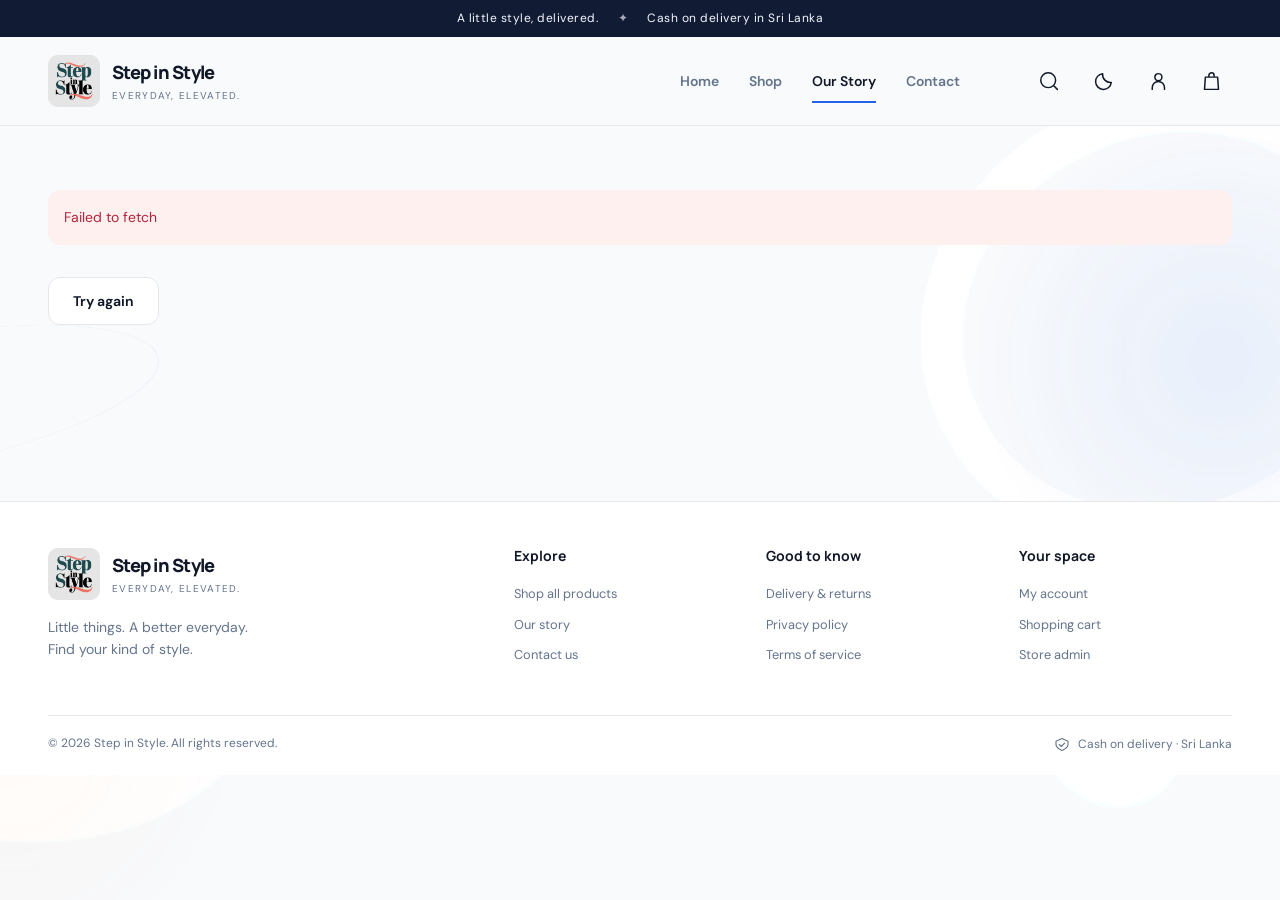
==== about.html @ 94d3a1fa "Add files via upload" ====
<!doctype html>
<html lang="en"><head><meta charset="UTF-8"><meta name="viewport" content="width=device-width,initial-scale=1,viewport-fit=cover"><meta name="theme-color" content="#2563EB"><meta name="description" content="Step in Style. Discover everyday finds for your home and lifestyle. Cash on delivery in Sri Lanka. Guest checkout welcome."><title>Our story — Step in Style</title><link rel="icon" href="assets/logo.png"><script>try{document.documentElement.dataset.theme=localStorage.getItem('sis-theme')||(matchMedia('(prefers-color-scheme:dark)').matches?'dark':'light')}catch{document.documentElement.dataset.theme='light'}</script><link rel="stylesheet" href="styles.css"><script defer src="config.js"></script><script defer src="data.js"></script><script defer src="app.js"></script><script defer src="webmcp.js"></script><script defer src="scene.js"></script></head><body data-page="about"><a class="skip" href="#main">Skip to content</a><div class="scene-bg" aria-hidden="true"><div class="ambient one"></div><div class="ambient two"></div><div class="wire-ring"></div><div class="wire-ring"></div></div><div id="site-header"></div><main id="main"></main><div id="site-footer"></div><div class="toast-region" id="toasts" role="status" aria-live="polite"></div><noscript><p>Please enable JavaScript to browse the store and place an order.</p></noscript></body></html>
---- styles.css ----
@import url('https://fonts.googleapis.com/css2?family=DM+Sans:wght@400;450;500;550;600;650;700&family=Manrope:wght@400;500;600;650;700;750;800&display=swap');
:root{color-scheme:light;--bg:#F8FAFC;--card:#fff;--text:#111827;--muted:#64748B;--blue:#2563EB;--blue-soft:#EAF0FF;--orange:#F97316;--green:#16A34A;--red:#DC2626;--border:#E5E7EB;--nav:rgba(248,250,252,.91);--shadow:0 18px 50px -28px #102a5940;--hero:#eaf0fc;--input:#fff;--radius:24px;--glow:rgba(37,99,235,.11)}
[data-theme=dark]{color-scheme:dark;--bg:#0B1120;--card:#131D30;--text:#F8FAFC;--muted:#A3B2C9;--blue:#75A2FF;--blue-soft:#1b2b4b;--orange:#F97316;--green:#4ade80;--red:#fb7185;--border:#2b374c;--nav:rgba(11,17,32,.93);--shadow:0 22px 60px -28px #000b;--hero:#17284c;--input:#0f192b;--glow:rgba(61,115,250,.13)}
*{box-sizing:border-box}html{scroll-behavior:smooth;scroll-padding-top:110px}body{margin:0;background:var(--bg);color:var(--text);font:16px/1.6 'DM Sans',Arial,sans-serif;transition:background .3s,color .3s;overflow-x:hidden}button,input,select,textarea{font:inherit}button,a,input,select,textarea{-webkit-tap-highlight-color:transparent}a{color:inherit;text-decoration:none}button{cursor:pointer}button:disabled{opacity:.5;cursor:not-allowed}img{display:block;max-width:100%}svg{width:21px;height:21px;flex-shrink:0;fill:none;stroke:currentColor;stroke-width:1.7;stroke-linecap:round;stroke-linejoin:round}h1,h2,h3,h4{font-family:Manrope,Arial,sans-serif;margin:0;line-height:1.15;letter-spacing:-.04em}h1{font-size:clamp(2.3rem,5vw,4rem);font-weight:800}h2{font-size:clamp(1.8rem,3vw,2.65rem);font-weight:750}h3{font-size:1.2rem;letter-spacing:-.025em}p{margin:0 0 1rem}small,.small{font-size:.875rem}.muted{color:var(--muted)}.container{width:min(1280px,calc(100% - 96px));margin-inline:auto}.section{padding-block:64px}.section-sm{padding-block:32px}.eyebrow{text-transform:uppercase;font-size:.75rem;font-weight:750;letter-spacing:.17em;color:var(--blue);display:flex;gap:10px;align-items:center;margin-bottom:18px}.eyebrow:before{content:'';width:24px;height:2px;background:currentColor}.row{display:flex;align-items:center;gap:12px}.between{justify-content:space-between}.wrap{flex-wrap:wrap}.stack{display:grid;gap:18px}.grid-2{display:grid;grid-template-columns:1fr 1fr;gap:24px}.grid-3{display:grid;grid-template-columns:repeat(3,1fr);gap:24px}.spacer{flex:1}.hidden{display:none!important}.sr-only{position:absolute;width:1px;height:1px;overflow:hidden;clip:rect(0,0,0,0)}:focus-visible{outline:3px solid var(--blue);outline-offset:4px}.skip{position:fixed;top:-100px;left:20px;z-index:200;background:var(--card);padding:10px}.skip:focus{top:10px}.announcement{background:#111c34;color:#f4f7ff;font-size:.75rem;letter-spacing:.04em;text-align:center;padding:9px 12px}.announcement span{opacity:.65;margin:0 16px}.demo-bar{font-size:.75rem;background:var(--blue-soft);color:var(--blue);text-align:center;padding:5px 12px}.demo-bar a{font-weight:700;text-decoration:underline;margin-left:8px}.site-header{position:sticky;top:0;z-index:40;border-bottom:1px solid var(--border);background:var(--nav);backdrop-filter:blur(20px)}.header-inner{height:88px;display:flex;align-items:center;gap:40px}.brand{display:flex;gap:12px;align-items:center;flex-shrink:0}.brand img{width:52px;height:52px;object-fit:contain;border-radius:10px;background:#e8e8e8}.brand-name{font-family:Manrope,Arial,sans-serif;font-weight:800;font-size:1.14rem;letter-spacing:-.04em}.brand-sub{font-size:.6rem;letter-spacing:.2em;display:block;color:var(--muted);margin-top:1px}.nav-links{display:flex;gap:30px;font-size:.875rem;font-weight:600;margin-left:auto}.nav-links a{padding:30px 0;position:relative;color:var(--muted)}.nav-links a.active,.nav-links a:hover{color:var(--text)}.nav-links a.active:after{content:'';position:absolute;height:2px;bottom:19px;left:0;right:0;background:var(--blue)}.header-actions{display:flex;gap:12px;align-items:center;margin-left:28px}.icon-btn{border:1px solid transparent;background:none;color:var(--text);width:42px;height:42px;border-radius:50%;display:inline-flex;align-items:center;justify-content:center;position:relative;transition:background .2s,transform .2s}.icon-btn:hover{background:var(--blue-soft);transform:translateY(-2px)}.icon-btn.bordered{border-color:var(--border);background:var(--card)}.cart-count{position:absolute;top:-1px;right:-2px;background:var(--orange);color:#17110b;width:17px;height:17px;border-radius:50%;font-size:10px;font-weight:800;display:grid;place-items:center}.mobile-toggle{display:none}.search-drawer{padding:20px 0;border-top:1px solid var(--border)}.search-drawer form{display:flex;gap:12px;max-width:700px;margin:auto}.btn{display:inline-flex;justify-content:center;align-items:center;gap:10px;min-height:48px;padding:12px 24px;border:1px solid transparent;border-radius:12px;background:var(--blue);color:white;font-weight:650;font-size:.875rem;transition:transform .25s,box-shadow .25s,background .25s}.btn:hover{transform:translateY(-3px);box-shadow:0 10px 22px -12px var(--blue)}.btn.orange{background:var(--orange);color:#201105;box-shadow:0 6px 0 #c9500b26}.btn.ghost{background:var(--card);border-color:var(--border);color:var(--text)}.btn.dark{background:#111c34;color:white}.btn.danger{background:var(--red);color:white}.btn.small{padding:8px 15px;min-height:38px}.btn.full{width:100%}.text-link{display:inline-flex;gap:10px;align-items:center;font-size:.875rem;font-weight:650;border-bottom:1px solid currentColor;padding-bottom:4px}.text-link svg{width:16px}.scene-bg{position:fixed;inset:0;z-index:-1;pointer-events:none;overflow:hidden;perspective:1000px}.ambient{position:absolute;border-radius:50%;width:520px;height:520px;background:radial-gradient(circle,var(--glow),transparent 65%);filter:blur(40px);animation:drift 18s ease-in-out infinite alternate}.ambient.one{right:-200px;top:100px}.ambient.two{left:-250px;bottom:-100px;animation-delay:-7s;background:radial-gradient(circle,#f973160d,transparent 65%)}.wire-ring{position:absolute;width:420px;height:420px;border:1px solid #7398e51c;border-radius:50%;right:-300px;top:50%;transform:rotateX(65deg) rotateZ(25deg);animation:orbit 35s linear infinite}.wire-ring:nth-child(4){left:-280px;top:20%;animation-direction:reverse}.hero{display:grid;grid-template-columns:1.02fr 1fr;gap:40px;align-items:center;padding:58px 0 44px;min-height:570px}.hero h1{font-size:clamp(3rem,5.55vw,5rem);line-height:1.06;letter-spacing:-.062em;margin-bottom:24px}.hero h1 em{font-style:normal;color:var(--blue);display:inline-block;position:relative}.hero h1 em:after{content:'';height:7px;border-radius:50%;background:#f9731640;position:absolute;bottom:-7px;left:0;width:100%;transform:rotate(-2deg)}.hero-copy>p{max-width:365px;color:var(--muted);font-size:1rem;line-height:1.8;margin-bottom:28px}.hero-buttons{display:flex;gap:12px;align-items:center}.hero-note{margin-top:27px;display:flex;align-items:center;gap:9px;font-size:.75rem;color:var(--muted)}.hero-note svg{color:var(--blue);width:17px}.hero-stage{position:relative;min-width:0;perspective:1000px;padding:30px 0}.hero-art{width:100%;aspect-ratio:1.07;border-radius:42% 42% 32% 38%;object-fit:cover;background:var(--hero);box-shadow:28px 38px 65px -40px #1d4ed87a;animation:float 8s ease-in-out infinite;transform:rotate(-3deg)}.stage-orbit{position:absolute;inset:13% -5%;border:1px solid #83a6e943;border-radius:50%;transform:rotate(-28deg);pointer-events:none}.stage-orbit:after{content:'';position:absolute;width:16px;height:16px;border-radius:50%;background:linear-gradient(130deg,#ffb472,#e95100);top:20%;right:13%;box-shadow:0 4px 10px #f973163b}.float-label{position:absolute;bottom:14%;left:-24px;display:flex;gap:12px;align-items:center;padding:15px 20px;border:1px solid #ffffff60;border-radius:17px;background:var(--nav);backdrop-filter:blur(20px);box-shadow:var(--shadow);animation:float 6s ease-in-out infinite reverse}.float-label .round-icon{width:40px;height:40px;background:var(--blue-soft);color:var(--blue)}.float-label strong{display:block;font-size:.875rem}.float-label small{font-size:.7rem;color:var(--muted)}.stage-sticker{position:absolute;right:-4%;top:14%;width:92px;height:92px;border-radius:50%;background:var(--orange);color:#271506;display:flex;align-items:center;justify-content:center;flex-direction:column;font-size:.7rem;line-height:1.5;font-weight:700;transform:rotate(12deg);box-shadow:8px 10px 0 #db6c2220}.stage-sticker svg{width:24px;height:24px;margin-bottom:4px}.trust-row{display:grid;grid-template-columns:repeat(3,1fr);border-block:1px solid var(--border);padding:24px 0}.trust-item{display:flex;gap:15px;align-items:center;justify-content:center;padding:4px 20px}.trust-item+.trust-item{border-left:1px solid var(--border)}.trust-item svg{width:27px;height:27px;color:var(--blue)}.trust-item strong{display:block;font-size:.875rem;font-weight:650}.trust-item small{font-size:.75rem;color:var(--muted)}.section-heading{display:flex;justify-content:space-between;align-items:end;gap:20px;margin-bottom:30px}.section-heading p{color:var(--muted);font-size:.875rem;margin:10px 0 0}.category-row{display:grid;grid-template-columns:repeat(4,1fr);gap:16px}.category-card{display:flex;align-items:center;gap:15px;padding:22px;border:1px solid var(--border);background:var(--card);border-radius:18px;transition:transform .3s,box-shadow .3s}.category-card:hover{transform:perspective(600px) rotateX(5deg) translateY(-5px);box-shadow:var(--shadow);border-color:#8fabeb}.category-card .round-icon{background:var(--blue-soft);color:var(--blue)}.category-card:nth-child(2) .round-icon{background:#fff0e1;color:#cf5f13}.category-card:nth-child(3) .round-icon{background:#f3edff;color:#8154ba}.category-card:nth-child(4) .round-icon{background:#e6f4ee;color:#288766}.category-card strong{font-size:.875rem}.round-icon{height:48px;width:48px;border-radius:14px;display:flex;align-items:center;justify-content:center;flex-shrink:0}.product-grid{display:grid;grid-template-columns:repeat(3,1fr);gap:26px}.product-grid.two{grid-template-columns:repeat(2,1fr)}.product-card{background:var(--card);border:1px solid var(--border);border-radius:22px;overflow:hidden;box-shadow:0 3px 0 #10254a03;transition:transform .35s,box-shadow .35s;transform-style:preserve-3d}.product-card:hover{transform:perspective(1000px) rotateX(2deg) translateY(-7px);box-shadow:var(--shadow)}.product-image{position:relative;display:block;overflow:hidden;background:#eef1f6;aspect-ratio:1.25}.product-image img{width:100%;height:100%;object-fit:cover;transition:transform .6s}.product-card:hover .product-image img{transform:scale(1.055)}.product-badge{position:absolute;top:17px;left:17px;font-size:.7rem;background:#fffffff0;color:#111827;padding:5px 10px;border-radius:6px;letter-spacing:.04em;font-weight:600}.product-badge.sale{color:#b32626}.product-arrow{position:absolute;right:18px;bottom:18px;background:white;color:#172b4a;width:40px;height:40px;display:grid;place-items:center;border-radius:50%;box-shadow:0 5px 16px #00133014}.product-info{padding:22px}.product-category{text-transform:uppercase;letter-spacing:.14em;font-size:.65rem;color:var(--muted);margin-bottom:7px}.product-info h3{font-size:1.05rem;font-weight:650;margin-bottom:12px}.price{font-weight:750;font-family:Manrope,Arial,sans-serif;letter-spacing:-.025em}.old-price{font-size:.8rem;color:var(--muted);font-weight:400;margin-left:8px;text-decoration:line-through}.product-bottom{display:flex;justify-content:space-between;gap:12px;align-items:center}.product-bottom .icon-btn{background:var(--blue-soft);color:var(--blue)}.stock-text{font-size:.75rem;color:var(--green)}.feature-banner{border-radius:26px;padding:50px 54px;background:#142955;color:#fff;position:relative;overflow:hidden;display:flex;align-items:center;justify-content:space-between;gap:36px;box-shadow:0 18px 0 -11px #2563eb20}.feature-banner:before,.feature-banner:after{content:'';position:absolute;width:420px;height:420px;border-radius:50%;border:50px solid #6294ff0d;right:50px;top:-250px;pointer-events:none;animation:orbit 24s linear infinite}.feature-banner:after{right:-150px;top:-200px;border-width:1px;width:450px;height:450px}.feature-banner .eyebrow{color:#9cbeff}.feature-banner h2{font-size:2rem;max-width:550px}.feature-banner p{color:#b9c8e5;margin:14px 0 0;font-size:.875rem}.feature-banner .btn{position:relative;z-index:1;flex-shrink:0}.footer{border-top:1px solid var(--border);margin-top:64px;padding:46px 0 20px;background:var(--card)}.footer-top{display:grid;grid-template-columns:2fr 1fr 1fr 1fr;gap:40px;padding-bottom:38px}.footer .brand{margin-bottom:16px}.footer p{font-size:.875rem;max-width:275px;color:var(--muted)}.footer h4{font-size:.875rem;letter-spacing:0;margin-bottom:20px}.footer a:not(.brand){display:block;font-size:.8rem;color:var(--muted);margin:10px 0}.footer a:hover{color:var(--blue)}.footer-bottom{border-top:1px solid var(--border);padding-top:18px;display:flex;justify-content:space-between;gap:20px;color:var(--muted);font-size:.75rem}.footer-bottom .row{gap:8px}.footer-bottom svg{width:16px}.page-top{padding:48px 0 32px;position:relative}.breadcrumb{display:flex;gap:10px;align-items:center;color:var(--muted);font-size:.8rem;margin-bottom:24px}.breadcrumb svg{width:12px;height:12px}.page-top p{color:var(--muted);margin-top:14px}.page-top h1{font-size:clamp(2.4rem,4vw,3.5rem)}.pill{font-size:.75rem;padding:5px 12px;border-radius:30px;background:var(--blue-soft);color:var(--blue);display:inline-flex;align-items:center;gap:6px}.toolbar{display:flex;gap:14px;align-items:center;margin-bottom:28px;flex-wrap:wrap}.toolbar input{max-width:320px}.toolbar select{width:auto}.filter-chips{display:flex;gap:8px;flex-wrap:wrap;margin-bottom:24px}.chip{border:1px solid var(--border);border-radius:99px;padding:9px 17px;background:var(--card);color:var(--muted);font-size:.8rem}.chip.active,.chip:hover{background:var(--blue);color:#fff;border-color:var(--blue)}input,select,textarea{width:100%;padding:12px 14px;min-height:48px;color:var(--text);background:var(--input);border:1px solid var(--border);border-radius:10px;outline:none}input:focus,select:focus,textarea:focus{border-color:var(--blue);box-shadow:0 0 0 3px var(--glow)}textarea{resize:vertical;min-height:110px}label{display:grid;gap:7px;font-size:.8rem;font-weight:600;letter-spacing:.01em}label small{font-size:.75rem;font-weight:400;color:var(--muted)}label.required>span:after{content:' *';color:var(--orange)}input[type=checkbox]{width:18px;min-height:18px;accent-color:var(--blue)}.check{display:flex;align-items:flex-start;gap:10px;font-weight:400}.check input{flex-shrink:0;margin-top:4px}input[type=file]{padding:10px;font-size:.8rem}input[type=file]::file-selector-button{border:0;border-radius:6px;padding:6px 12px;margin-right:10px;color:var(--blue);background:var(--blue-soft);font:inherit}.panel{border:1px solid var(--border);border-radius:22px;background:var(--card);padding:28px;box-shadow:var(--shadow)}.panel h3{margin-bottom:20px}.panel p:last-child{margin-bottom:0}.notice{padding:13px 16px;border:1px solid #7b9be540;background:var(--blue-soft);color:var(--blue);border-radius:12px;font-size:.8rem;line-height:1.7}.notice.warn{background:#fff3e5;color:#8b4e13;border-color:#f1d7b6}[data-theme=dark] .notice.warn{background:#322616;color:#f7c888;border-color:#59452a}.error-box{background:#fff0f0;color:#b4233a;padding:16px;border-radius:12px;font-size:.875rem}.empty{text-align:center;padding:70px 24px;border:1px dashed var(--border);border-radius:24px;background:var(--card)}.empty .round-icon{margin:0 auto 24px;background:var(--blue-soft);color:var(--blue);width:70px;height:70px}.empty h3{font-size:1.5rem;margin-bottom:10px}.empty p{color:var(--muted);max-width:380px;margin:0 auto 24px;font-size:.875rem}.loading{padding:100px 0;text-align:center;color:var(--muted)}.spinner{width:26px;height:26px;border:2px solid var(--border);border-top-color:var(--blue);border-radius:50%;animation:spin 1s linear infinite;margin:0 auto 16px}.detail-layout{display:grid;grid-template-columns:1.08fr 1fr;gap:64px;padding:0 0 60px}.detail-main-image{width:100%;aspect-ratio:1;border:1px solid var(--border);background:#edf0f6;border-radius:26px;overflow:hidden;box-shadow:var(--shadow)}.detail-main-image img,.detail-main-image video{width:100%;height:100%;object-fit:contain}.thumb-row{display:flex;gap:12px;margin-top:16px;overflow:auto}.thumb{padding:0;width:76px;height:76px;background:var(--card);border:2px solid var(--border);border-radius:12px;overflow:hidden;flex-shrink:0;color:var(--text);display:grid;place-items:center}.thumb img{width:100%;height:100%;object-fit:cover}.thumb.active{border-color:var(--blue)}.detail-copy{padding-top:12px}.detail-copy h1{font-size:2.6rem;line-height:1.2;margin:14px 0 18px}.detail-copy .price{font-size:2rem}.detail-copy>p{color:var(--muted);margin-top:22px}.detail-rule{height:1px;background:var(--border);margin:25px 0}.quantity{display:inline-flex;align-items:center;border:1px solid var(--border);border-radius:10px;background:var(--card);height:48px;overflow:hidden}.quantity button{background:none;border:0;color:var(--text);width:40px;height:46px;font-size:1.2rem}.quantity output{min-width:35px;text-align:center;font-size:.9rem}.detail-benefits{display:grid;gap:12px;margin-top:28px;font-size:.8rem;color:var(--muted)}.detail-benefits svg{width:18px;color:var(--blue)}.tabs{display:flex;gap:28px;border-bottom:1px solid var(--border);margin-bottom:30px;overflow:auto}.tab{padding:16px 0;border:0;border-bottom:2px solid transparent;background:none;white-space:nowrap;color:var(--muted);font-weight:650;font-size:.9rem}.tab.active{border-color:var(--blue);color:var(--text)}.rich-content{max-width:850px;color:var(--muted)}.rich-content h2,.rich-content h3{color:var(--text);margin:24px 0 14px}.rich-content p{white-space:pre-line}.rich-content img,.rich-content video{max-width:100%;max-height:600px;border-radius:18px;margin:24px 0}.reviews-layout{display:grid;grid-template-columns:1.3fr 1fr;gap:40px;align-items:start}.review-card{border-bottom:1px solid var(--border);padding:22px 0}.review-card strong{font-size:.875rem}.review-card p{font-size:.875rem;margin:14px 0;white-space:pre-line}.stars{color:#e98922;letter-spacing:3px;font-size:1rem}.review-media{display:flex;gap:10px;flex-wrap:wrap}.review-media img,.review-media video{width:100px;height:100px;object-fit:cover;border-radius:10px}.review-media video{width:180px}.checkout-grid{display:grid;grid-template-columns:1.5fr 1fr;gap:36px;align-items:start}.order-summary{position:sticky;top:110px}.summary-line{display:flex;justify-content:space-between;align-items:center;gap:14px;font-size:.875rem;margin:13px 0}.summary-total{border-top:1px solid var(--border);padding-top:20px;margin-top:20px;font-size:1.2rem;font-weight:750}.summary-item{display:flex;gap:14px;align-items:center;padding:15px 0;border-bottom:1px solid var(--border)}.summary-item img{width:58px;height:58px;object-fit:cover;border-radius:10px}.summary-item strong{font-size:.85rem}.summary-item small{display:block;color:var(--muted);font-size:.75rem}.cart-row{display:grid;grid-template-columns:95px 1fr auto;align-items:center;gap:22px;padding:25px 0;border-bottom:1px solid var(--border)}.cart-row img{width:95px;height:95px;object-fit:cover;border-radius:15px}.cart-row h3{font-size:1rem;margin-bottom:6px}.cart-row .quantity{height:38px;margin-top:12px}.cart-row .quantity button{height:36px;width:32px}.cart-row .quantity output{min-width:25px}.cart-row .price{text-align:right}.cart-row .remove{border:0;background:none;color:var(--muted);font-size:.75rem;display:block;margin:10px 0 0 auto;text-decoration:underline}.checkout-grid .panel{padding:30px}.form-section-title{margin:12px 0 20px;display:flex;gap:12px;align-items:center}.number-dot{width:27px;height:27px;display:grid;place-items:center;background:var(--blue-soft);color:var(--blue);font-size:.75rem;border-radius:50%;font-weight:700}.success-page{max-width:720px;margin:50px auto;text-align:center}.success-orb{width:94px;height:94px;background:linear-gradient(135deg,#67df9e,#159c57);box-shadow:0 15px 30px #16a34a24,inset 0 3px 4px #fff7;border-radius:50%;display:grid;place-items:center;color:white;margin:0 auto 28px;animation:float 5s ease-in-out infinite}.success-orb svg{width:42px;height:42px}.success-page h1{font-size:2.5rem;margin-bottom:18px}.success-page .panel{text-align:left;margin:28px 0}.account-layout{display:grid;grid-template-columns:1fr 1fr;gap:70px;align-items:center;max-width:1040px;margin:50px auto}.account-intro h1{font-size:3.5rem;margin-bottom:20px}.account-intro p{color:var(--muted)}.account-art{width:100%;aspect-ratio:1.3;object-fit:cover;border-radius:25px;margin-top:28px;animation:float 9s ease-in-out infinite}.account-tabs{display:flex;gap:8px;margin-bottom:24px}.account-tabs .btn{flex:1}.contact-grid{display:grid;grid-template-columns:.85fr 1.3fr;gap:40px}.contact-card{padding:25px;border:1px solid var(--border);border-radius:18px;background:var(--card);margin-bottom:15px}.contact-card svg{color:var(--blue);margin-bottom:12px}.contact-card h3{margin-bottom:10px}.contact-card p{font-size:.875rem;color:var(--muted)}.faq details{border-bottom:1px solid var(--border);padding:20px 0}.faq summary{font-weight:600;cursor:pointer;font-size:.95rem}.faq details p{color:var(--muted);font-size:.9rem;margin-top:16px}.about-layout{display:grid;grid-template-columns:1fr 1fr;gap:60px;align-items:center}.about-layout img{width:100%;border-radius:32px;animation:float 10s ease-in-out infinite}.about-layout h1{margin-bottom:24px}.about-layout p{color:var(--muted)}.policy{max-width:800px;margin:0 auto}.policy h2{font-size:1.4rem;margin:35px 0 18px}.policy p,.policy li{color:var(--muted)}.toast-region{position:fixed;bottom:26px;right:26px;z-index:100;display:grid;gap:10px;max-width:min(380px,calc(100% - 32px))}.toast{padding:15px 19px;background:var(--text);color:var(--bg);border:1px solid var(--border);border-radius:13px;box-shadow:var(--shadow);font-size:.85rem;animation:toast-in .3s}.toast.error{background:#ad243d;color:white}.fade-in{animation:reveal .7s both}.mobile-buy{display:none}.admin-shell{display:grid;grid-template-columns:230px 1fr;min-height:75vh;gap:32px;margin-top:32px}.admin-side{position:sticky;top:110px;height:fit-content;background:var(--card);border:1px solid var(--border);border-radius:22px;padding:22px 12px;box-shadow:var(--shadow)}.admin-side-label{font-size:.65rem;letter-spacing:.14em;text-transform:uppercase;color:var(--muted);padding:8px 14px 16px}.admin-nav{display:flex;flex-direction:column;gap:5px}.admin-nav button{display:flex;align-items:center;gap:12px;text-align:left;border:0;background:none;color:var(--muted);padding:13px 15px;border-radius:10px;font-size:.875rem}.admin-nav button.active{background:var(--blue-soft);color:var(--blue);font-weight:650}.admin-nav button:hover{background:var(--blue-soft)}.admin-content{min-width:0;padding-bottom:40px}.admin-title{display:flex;align-items:center;justify-content:space-between;gap:16px;margin-bottom:25px}.admin-title h1{font-size:2rem}.admin-title p{color:var(--muted);font-size:.85rem;margin:8px 0 0}.stat-grid{display:grid;grid-template-columns:repeat(3,1fr);gap:18px;margin-bottom:26px}.stat-card{position:relative;overflow:hidden;border:1px solid var(--border);background:var(--card);border-radius:18px;padding:23px;box-shadow:var(--shadow)}.stat-card small{font-size:.75rem;color:var(--muted)}.stat-card strong{font:750 1.7rem/1.4 Manrope,Arial,sans-serif;display:block;margin:12px 0 3px;letter-spacing:-.04em}.stat-card svg{color:var(--blue);position:absolute;right:20px;top:21px}.stat-card span{font-size:.7rem;color:var(--muted)}.table-wrap{overflow:auto;border:1px solid var(--border);border-radius:18px;background:var(--card)}table{width:100%;border-collapse:collapse;text-align:left;font-size:.8rem}th{padding:16px 20px;font-size:.7rem;text-transform:uppercase;letter-spacing:.06em;color:var(--muted);background:var(--bg);font-weight:600;white-space:nowrap}td{padding:16px 20px;border-top:1px solid var(--border)}td .row img{width:46px;height:46px;object-fit:cover;border-radius:10px}td strong{font-weight:650}td .icon-btn{width:34px;height:34px}.status{font-size:.7rem;padding:5px 10px;display:inline-flex;border-radius:30px;background:var(--blue-soft);color:var(--blue);white-space:nowrap}.status.Delivered,.status.published,.status.approved{background:#16a34a15;color:var(--green)}.status.Cancelled,.status.Returned,.status.rejected{background:#dc262615;color:var(--red)}.editor-steps{display:grid;grid-template-columns:repeat(4,1fr);gap:10px;margin:20px 0 28px}.editor-step{display:flex;align-items:center;gap:10px;font-size:.8rem;padding:14px 10px;border:1px solid var(--border);background:var(--card);border-radius:12px;color:var(--muted)}.editor-step.active{border-color:var(--blue);background:var(--blue-soft);color:var(--blue)}.editor-step span{width:23px;height:23px;border-radius:50%;background:var(--bg);display:grid;place-items:center;font-size:.7rem;flex-shrink:0}.upload-zone{border:2px dashed var(--border);border-radius:18px;padding:28px;text-align:center;background:var(--bg)}.upload-zone.dragover{border-color:var(--blue);background:var(--blue-soft)}.upload-zone svg{width:32px;height:32px;color:var(--blue);margin-bottom:12px}.upload-zone h3{font-size:1rem;margin:0 0 8px}.upload-zone p{font-size:.8rem;color:var(--muted);margin:0 0 16px}.upload-previews{display:flex;flex-wrap:wrap;gap:12px;margin:18px 0}.upload-tile{width:115px;background:var(--bg);border:1px solid var(--border);border-radius:12px;overflow:hidden}.upload-tile img,.upload-tile video{width:100%;height:95px;object-fit:cover}.upload-tile .row{justify-content:center;gap:0;padding:4px}.upload-tile button{border:0;background:none;color:var(--muted);font-size:.75rem;padding:4px 8px}.upload-tile small{font-size:.65rem;display:block;text-align:center;color:var(--blue)}.editor-bottom{display:flex;justify-content:space-between;gap:12px;align-items:center;margin-top:26px}.block{background:var(--bg);border:1px solid var(--border);border-radius:14px;padding:17px;margin-bottom:15px}.block-head{display:flex;align-items:center;gap:8px;margin-bottom:12px;font-size:.8rem;font-weight:650}.block img,.block video{max-height:240px;border-radius:10px}.profit-preview{border:1px solid #16a34a33;background:#16a34a09;padding:18px;border-radius:13px;display:flex;justify-content:space-between;align-items:center;color:var(--green);margin-top:22px}.profit-preview strong{font-size:1.5rem}.login-wrap{max-width:470px;margin:60px auto}.login-wrap h1{font-size:2rem;margin:20px 0 10px}.admin-order-detail .grid-2{margin:20px 0}.order-lines{font-size:.85rem;line-height:1.9;white-space:pre-wrap;background:var(--bg);padding:20px;border-radius:14px;overflow-wrap:anywhere}.mini-chart{display:flex;gap:7px;align-items:end;height:130px;margin-top:24px;border-bottom:1px solid var(--border)}.mini-chart .bar{flex:1;background:linear-gradient(180deg,#5b8ef0,#2563eb);border-radius:6px 6px 0 0;min-height:2px;position:relative}.chart-labels{display:flex;justify-content:space-between;color:var(--muted);font-size:.65rem;margin-top:8px}.delete-dialog{padding:30px;border:1px solid var(--border);border-radius:20px;background:var(--card);color:var(--text);max-width:420px;width:calc(100% - 40px);box-shadow:var(--shadow)}.delete-dialog::backdrop{background:#08132b88;backdrop-filter:blur(4px)}.delete-dialog p{color:var(--muted);margin:18px 0}.auth-note{font-size:.75rem;text-align:center;color:var(--muted);margin-top:20px}.progress{height:6px;background:var(--border);border-radius:99px;overflow:hidden;margin:14px 0}.progress span{display:block;height:100%;background:var(--blue);transition:width .2s}.logout-row{border-top:1px solid var(--border);padding-top:12px;margin:15px 10px 0}.settings-list{display:grid;gap:22px}.editor-preview{max-width:450px;margin:25px auto}.admin-error{margin-bottom:20px}.link-button{border:0;background:none;color:var(--blue);padding:4px;font-size:.8rem;text-decoration:underline}.review-reply{background:var(--blue-soft);border-radius:10px;padding:15px;margin-top:12px;color:var(--text)}
@keyframes float{0%,100%{transform:translateY(0) rotate(-2deg)}50%{transform:translateY(-12px) rotate(1deg)}}@keyframes drift{to{transform:translate3d(80px,80px,80px)}}@keyframes orbit{to{transform:rotateX(65deg) rotateZ(385deg)}}@keyframes spin{to{transform:rotate(360deg)}}@keyframes reveal{from{opacity:0;transform:translateY(16px)}to{opacity:1;transform:translateY(0)}}@keyframes toast-in{from{opacity:0;transform:translateY(10px)}to{opacity:1;transform:translateY(0)}}
@media(min-width:1600px){.container{width:min(1380px,calc(100% - 140px))}.hero{min-height:650px}.hero h1{font-size:5.5rem}}
@media(max-width:1100px){.container{width:calc(100% - 56px)}.header-inner{gap:20px}.header-actions{gap:5px;margin-left:10px}.nav-links{gap:22px}.hero{gap:20px;min-height:510px}.hero h1{font-size:4rem}.category-card{padding:18px 14px;gap:10px}.category-card .round-icon{width:40px;height:40px}.detail-layout{gap:34px}.admin-shell{grid-template-columns:190px 1fr;gap:22px}.stat-card{padding:18px}.stat-card strong{font-size:1.4rem}.checkout-grid{gap:22px}.editor-step{font-size:.7rem;gap:5px}.brand-sub{display:none}}
@media(max-width:800px){.container{width:calc(100% - 36px)}.header-inner{height:76px}.brand img{width:43px;height:43px}.brand-name{font-size:1rem}.nav-links{display:none}.nav-links.open{display:flex;flex-direction:column;position:absolute;top:76px;left:0;right:0;background:var(--card);padding:18px 24px;gap:0;border-bottom:1px solid var(--border);box-shadow:var(--shadow)}.nav-links a{padding:13px 0}.nav-links a.active:after{display:none}.header-actions{margin-left:auto;gap:2px}.mobile-toggle{display:inline-flex}.header-actions .account-icon{display:none}.hero{grid-template-columns:1fr 1fr;gap:20px;min-height:430px;padding:40px 0}.hero h1{font-size:3rem}.hero-copy>p{font-size:.875rem}.hero-buttons{align-items:flex-start;flex-direction:column}.hero-stage{padding:0}.hero-art{aspect-ratio:.9}.float-label{padding:10px;left:-15px;bottom:4%;gap:8px}.float-label .round-icon{width:32px;height:32px}.float-label small{font-size:.65rem}.float-label strong{font-size:.7rem}.stage-sticker{width:70px;height:70px;font-size:.55rem;right:-2%;top:4%}.stage-sticker svg{width:18px;height:18px}.trust-item{padding:3px 9px;gap:9px}.trust-item svg{width:22px}.trust-item strong{font-size:.75rem}.trust-item small{font-size:.65rem}.section{padding-block:44px}.category-row{grid-template-columns:repeat(2,1fr)}.product-grid{grid-template-columns:repeat(2,1fr);gap:18px}.feature-banner{padding:35px;gap:25px}.feature-banner h2{font-size:1.6rem}.footer-top{grid-template-columns:1.5fr 1fr;gap:25px}.footer-top>div:first-child{grid-row:span 2}.detail-layout{gap:24px}.detail-copy h1{font-size:2rem}.detail-copy .price{font-size:1.65rem}.detail-copy>p{font-size:.875rem}.reviews-layout{gap:25px}.checkout-grid{grid-template-columns:1fr}.order-summary{position:static}.account-layout{gap:30px}.account-intro h1{font-size:2.5rem}.contact-grid{gap:24px}.about-layout{gap:30px}.admin-shell{display:block}.admin-side{position:static;padding:10px;margin-bottom:25px;border-radius:14px}.admin-side-label,.logout-row{display:none}.admin-nav{flex-direction:row;overflow:auto;gap:5px}.admin-nav button{white-space:nowrap;padding:11px}.admin-nav button svg{width:18px}.admin-title h1{font-size:1.7rem}.stat-grid{gap:12px}.stat-card svg{display:none}.stat-card strong{font-size:1.4rem}.grid-3{gap:15px}.editor-step{font-size:.8rem}.page-top{padding-top:32px}.admin-content .grid-2{gap:18px}}
@media(max-width:560px){.announcement{font-size:.65rem;padding:8px 10px}.announcement span{margin:0 7px}.demo-bar{font-size:.65rem}.brand-name{font-size:.9rem}.brand img{width:38px;height:38px}.brand{gap:9px}.header-actions .icon-btn{width:35px;height:38px}.header-actions svg{width:19px}.header-inner{gap:10px;height:68px}.nav-links.open{top:68px}.hero{grid-template-columns:1fr;gap:22px;padding:34px 0 25px}.hero h1{font-size:3.3rem;line-height:1.05;max-width:380px;margin-bottom:20px}.hero .eyebrow{font-size:.65rem;margin-bottom:18px}.hero-copy>p{max-width:320px;font-size:.875rem;line-height:1.75;margin-bottom:24px}.hero-buttons{flex-direction:row;align-items:center;gap:10px}.hero-buttons .btn{padding:12px 19px}.hero-buttons .text-link{font-size:.8rem;margin-left:6px}.hero-note{font-size:.7rem;margin-top:22px}.hero-stage{width:calc(100% - 36px);margin:0 auto;padding:15px 0}.hero-art{aspect-ratio:1.25;border-radius:32px;transform:none}.hero-stage .float-label{bottom:5%;left:-14px;max-width:230px}.stage-sticker{right:-15px;top:4%;width:72px;height:72px}.trust-row{grid-template-columns:1fr;padding:12px 0;gap:5px}.trust-item{justify-content:start;padding:11px 10px;gap:15px}.trust-item+.trust-item{border-left:0;border-top:1px solid var(--border)}.trust-item strong{font-size:.8rem;display:inline}.trust-item small{font-size:.7rem;margin-left:8px}.trust-item svg{width:20px;height:20px}.section{padding-block:34px}.section-heading{align-items:center;margin-bottom:23px}.section-heading h2{font-size:1.65rem}.section-heading .text-link{font-size:.7rem;white-space:nowrap}.section-heading p{font-size:.8rem}.category-row{gap:10px}.category-card{padding:15px 12px;gap:10px;border-radius:13px}.category-card strong{font-size:.75rem}.category-card .round-icon{height:34px;width:34px;border-radius:10px}.category-card svg{width:18px}.product-grid,.product-grid.two{gap:12px;grid-template-columns:repeat(2,minmax(0,1fr))}.product-card{border-radius:16px}.product-image{aspect-ratio:.95}.product-info{padding:14px 12px}.product-info h3{font-size:.8rem;line-height:1.5;letter-spacing:-.02em;margin-bottom:9px}.product-category{font-size:.55rem;letter-spacing:.08em}.product-badge{left:10px;top:10px;font-size:.6rem;padding:4px 7px}.product-arrow{width:29px;height:29px;right:10px;bottom:10px}.product-arrow svg{width:15px}.product-bottom{gap:3px;align-items:start}.product-bottom .price{font-size:.85rem}.old-price{font-size:.65rem;display:block;margin:0}.product-bottom .icon-btn{width:30px;height:30px}.product-bottom svg{width:16px}.stock-text{font-size:.65rem}.feature-banner{padding:28px;display:block;border-radius:20px}.feature-banner h2{font-size:1.8rem}.feature-banner .btn{margin-top:23px}.feature-banner .eyebrow{font-size:.65rem}.footer{margin-top:36px;padding-top:32px}.footer-top{grid-template-columns:1fr 1fr;gap:25px}.footer-top>div:first-child{grid-column:1/-1;grid-row:auto}.footer p{max-width:100%}.footer-bottom{flex-direction:column;gap:10px}.footer h4{margin-bottom:15px}.page-top h1{font-size:2.2rem}.page-top{padding-bottom:25px}.toolbar{gap:10px}.toolbar input{max-width:none;width:100%}.toolbar select{flex:1;font-size:.8rem}.toolbar .muted{font-size:.75rem}.filter-chips{gap:7px}.chip{padding:8px 13px;font-size:.7rem}.detail-layout{grid-template-columns:1fr;gap:24px;padding-bottom:30px}.detail-main-image{border-radius:20px;aspect-ratio:1.12}.thumb{width:65px;height:65px}.detail-copy{padding:0}.detail-copy h1{font-size:2.15rem}.detail-copy>p{margin-top:17px}.detail-copy .price{font-size:1.8rem}.detail-benefits{margin-top:24px}.mobile-buy{display:flex;position:fixed;bottom:0;left:0;right:0;z-index:35;align-items:center;justify-content:space-between;padding:12px 18px calc(12px + env(safe-area-inset-bottom));border-top:1px solid var(--border);background:var(--nav);backdrop-filter:blur(16px)}body.product-page{padding-bottom:80px}.tabs{gap:25px}.reviews-layout{grid-template-columns:1fr}.panel,.checkout-grid .panel{padding:22px;border-radius:18px}.grid-2{grid-template-columns:1fr;gap:18px}.cart-row{grid-template-columns:70px 1fr auto;gap:12px;padding:20px 0}.cart-row img{width:70px;height:80px}.cart-row h3{font-size:.8rem}.cart-row .price{font-size:.8rem}.cart-row .muted{font-size:.7rem}.cart-row .quantity{height:32px}.cart-row .quantity button{height:30px;width:25px}.cart-row .quantity output{font-size:.75rem;min-width:20px}.account-layout{grid-template-columns:1fr;margin:35px auto;gap:26px}.account-intro h1{font-size:2.6rem}.account-art{display:none}.contact-grid{grid-template-columns:1fr}.contact-grid .stack{gap:5px}.about-layout{grid-template-columns:1fr;gap:32px}.about-layout h1{font-size:2.5rem}.grid-3{grid-template-columns:1fr}.success-page{margin:35px auto}.success-page h1{font-size:2rem}.success-orb{width:80px;height:80px}.stat-grid{grid-template-columns:1fr 1fr;gap:12px}.stat-card{padding:16px}.stat-card strong{font-size:1.35rem}.stat-card small,.stat-card span{font-size:.65rem}.admin-title{align-items:start}.admin-title h1{font-size:1.55rem}.admin-title p{font-size:.75rem}.admin-title .btn{padding:10px 14px;font-size:.75rem}.admin-nav button{font-size:.75rem;padding:10px}.admin-nav button svg{display:none}.editor-steps{gap:6px}.editor-step{display:block;padding:9px 5px;font-size:.65rem;text-align:center}.editor-step span{margin:0 auto 5px}.editor-bottom{flex-wrap:wrap}.editor-bottom .row{gap:7px}.editor-bottom .btn{padding:10px 13px;font-size:.75rem}.upload-zone{padding:20px}.upload-tile{width:95px}.admin-title .row{gap:5px}.admin-content .grid-2{grid-template-columns:1fr}.toast-region{bottom:20px;right:16px}.product-page .toast-region{bottom:90px}.search-drawer form{padding:0 18px}.search-drawer input{min-width:0}.empty{padding:45px 20px}.footer-top>div:last-child{grid-column:1/-1}}
@media(prefers-reduced-motion:reduce){*,*:before,*:after{animation:none!important;transition:none!important;scroll-behavior:auto!important}.hero-art{transform:none!important}}
@media print{.site-header,.announcement,.demo-bar,.footer,.scene-bg,.btn,.mobile-buy,.toast-region{display:none!important}body{background:white;color:black}.container{width:100%}.panel{box-shadow:none}}

/* Readable control labels on small screens. */
.mobile-only{display:none!important}.demo-bar,.announcement,.eyebrow,.product-badge,.product-category,.brand-sub,.stage-sticker,.float-label small,.stat-card small,.stat-card span,.category-card strong,.chip,.stock-text{font-size:max(.75rem,12px)}label,.toolbar select,.admin-nav button,.editor-step,.product-info h3,.btn.small,.tab{font-size:max(.875rem,14px)}.brand-sub{font-size:.625rem;letter-spacing:.13em}.product-category{font-size:.75rem;letter-spacing:.06em}.account-tabs .btn{padding-inline:10px}.auth-note svg{width:16px;height:16px;vertical-align:middle;display:inline}.editor-preview .product-image{pointer-events:none}
@media(max-width:800px){.nav-links.open .mobile-only{display:block!important}}
@media(max-width:560px){.brand-sub{display:none}.stage-sticker{font-size:.65rem}.product-category{font-size:.65rem;letter-spacing:.03em}.editor-step{font-size:.75rem}.product-info h3{font-size:.875rem}.product-bottom .price{font-size:.875rem}.trust-item small{display:block;margin-left:0}.announcement{font-size:.7rem}.demo-bar{font-size:.7rem}.hero-buttons .text-link{font-size:.8rem}.hero h1{font-size:clamp(2.7rem,10vw,3.3rem)}}

.scene-bg{z-index:0}#main,#site-footer{position:relative;z-index:1}#site-header{position:sticky;top:0;z-index:40}.site-header{position:relative}.three-background{position:absolute;inset:0;width:100%;height:100%;pointer-events:none}.scene-bg .ambient{opacity:.75}.product-page .mobile-buy{z-index:35}
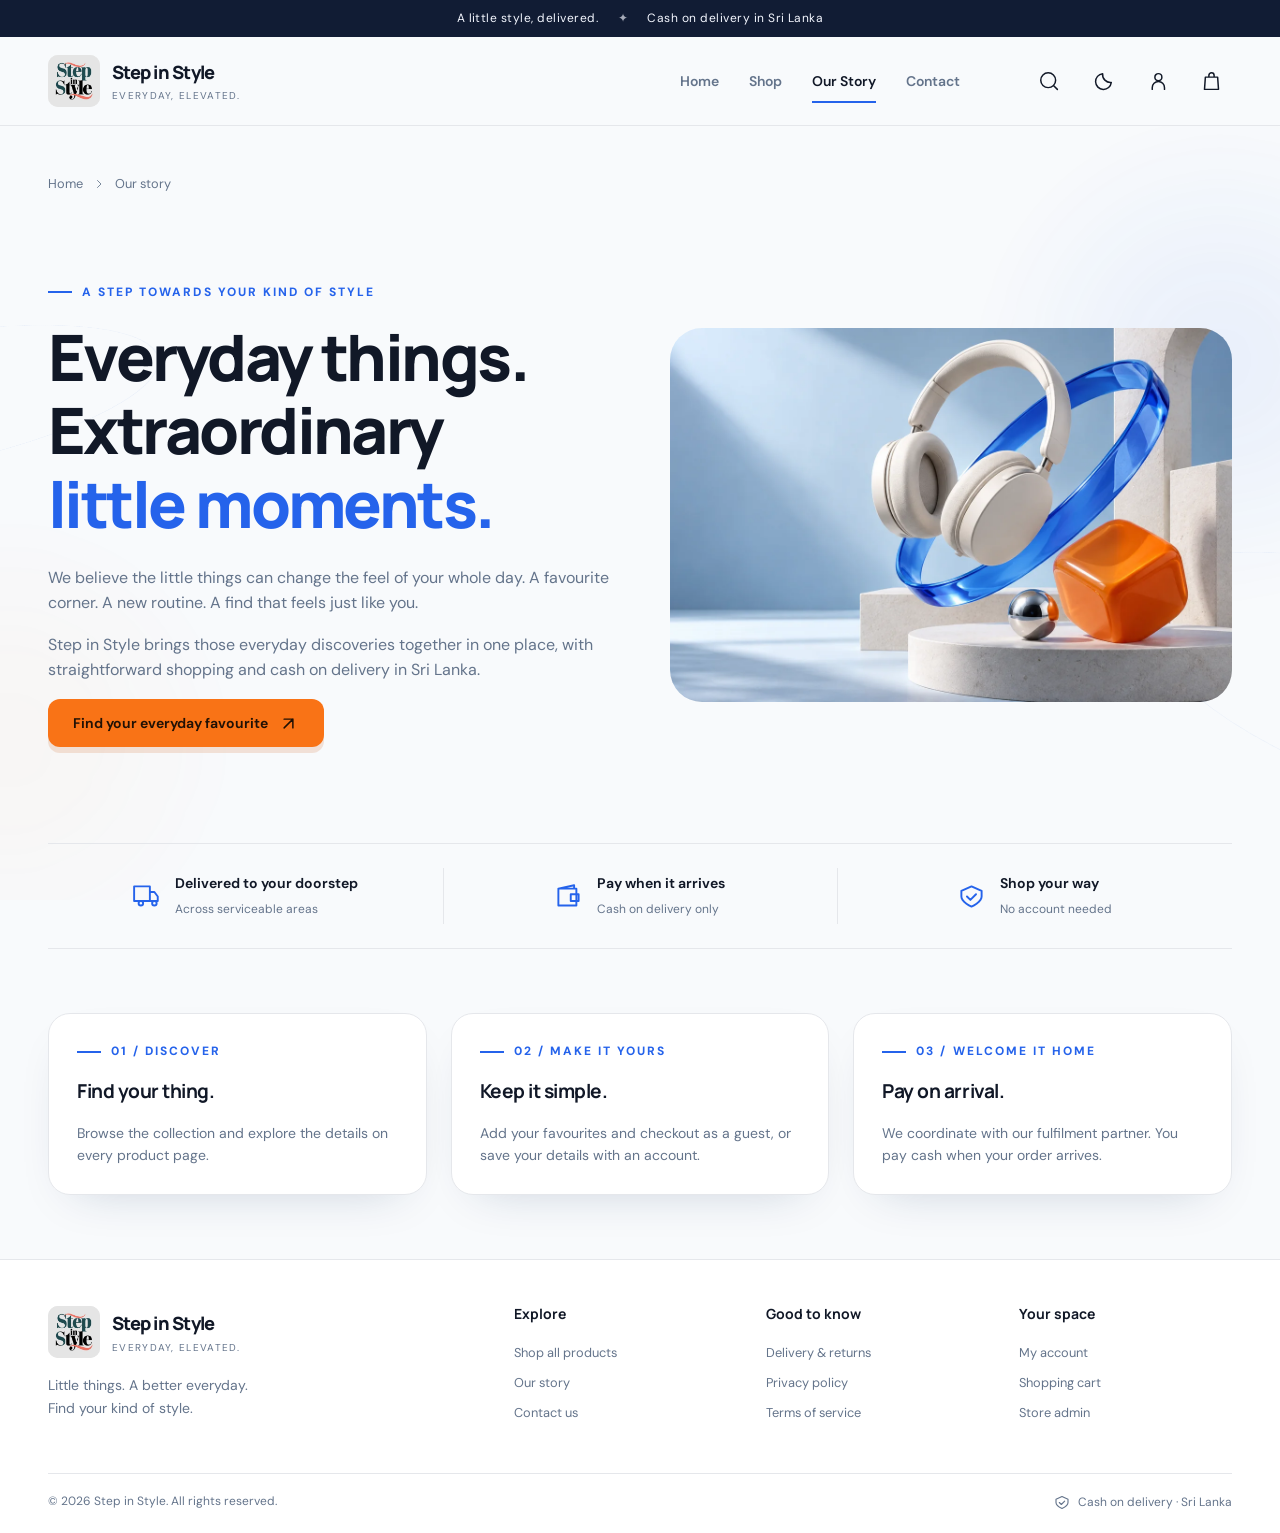
==== commit 781accc1: "Add files via upload" ====
--- a/about.html
+++ b/about.html
@@ -1,2 +1,2 @@
 <!doctype html>
-<html lang="en"><head><meta charset="UTF-8"><meta name="viewport" content="width=device-width,initial-scale=1,viewport-fit=cover"><meta name="theme-color" content="#2563EB"><meta name="description" content="Step in Style. Discover everyday finds for your home and lifestyle. Cash on delivery in Sri Lanka. Guest checkout welcome."><title>Our story — Step in Style</title><link rel="icon" href="assets/logo.png"><script>try{document.documentElement.dataset.theme=localStorage.getItem('sis-theme')||(matchMedia('(prefers-color-scheme:dark)').matches?'dark':'light')}catch{document.documentElement.dataset.theme='light'}</script><link rel="stylesheet" href="styles.css"><script defer src="config.js"></script><script defer src="data.js"></script><script defer src="app.js"></script><script defer src="webmcp.js"></script><script defer src="scene.js"></script></head><body data-page="about"><a class="skip" href="#main">Skip to content</a><div class="scene-bg" aria-hidden="true"><div class="ambient one"></div><div class="ambient two"></div><div class="wire-ring"></div><div class="wire-ring"></div></div><div id="site-header"></div><main id="main"></main><div id="site-footer"></div><div class="toast-region" id="toasts" role="status" aria-live="polite"></div><noscript><p>Please enable JavaScript to browse the store and place an order.</p></noscript></body></html>+<html lang="en"><head><meta charset="UTF-8"><meta name="viewport" content="width=device-width,initial-scale=1,viewport-fit=cover"><meta name="theme-color" content="#2563EB"><meta name="description" content="Step in Style. Discover everyday finds for your home and lifestyle. Cash on delivery in Sri Lanka. Guest checkout welcome."><title>Our story — Step in Style</title><link rel="icon" href="assets/logo.webp"><script>try{document.documentElement.dataset.theme=localStorage.getItem('sis-theme')||(matchMedia('(prefers-color-scheme:dark)').matches?'dark':'light')}catch{document.documentElement.dataset.theme='light'}</script><link rel="stylesheet" href="styles.css?v=2"><link rel="preconnect" href="https://fonts.gstatic.com" crossorigin><link rel="stylesheet" href="https://fonts.googleapis.com/css2?family=DM+Sans:wght@400;500;600;700&amp;family=Manrope:wght@400;500;600;700;800&amp;display=swap" media="print" onload="this.media='all'"><script defer src="config.js"></script><script defer src="data.js?v=2"></script><script defer src="app.js?v=2"></script><script defer src="webmcp.js"></script><script defer src="scene.js?v=2"></script></head><body data-page="about"><a class="skip" href="#main">Skip to content</a><div class="scene-bg" aria-hidden="true"><div class="ambient one"></div><div class="ambient two"></div><div class="wire-ring"></div><div class="wire-ring"></div></div><div id="site-header"></div><main id="main"></main><div id="site-footer"></div><div class="toast-region" id="toasts" role="status" aria-live="polite"></div><noscript><p>Please enable JavaScript to browse the store and place an order.</p></noscript></body></html>
--- a/styles.css
+++ b/styles.css
@@ -1,4 +1,3 @@
-@import url('https://fonts.googleapis.com/css2?family=DM+Sans:wght@400;450;500;550;600;650;700&family=Manrope:wght@400;500;600;650;700;750;800&display=swap');
 :root{color-scheme:light;--bg:#F8FAFC;--card:#fff;--text:#111827;--muted:#64748B;--blue:#2563EB;--blue-soft:#EAF0FF;--orange:#F97316;--green:#16A34A;--red:#DC2626;--border:#E5E7EB;--nav:rgba(248,250,252,.91);--shadow:0 18px 50px -28px #102a5940;--hero:#eaf0fc;--input:#fff;--radius:24px;--glow:rgba(37,99,235,.11)}
 [data-theme=dark]{color-scheme:dark;--bg:#0B1120;--card:#131D30;--text:#F8FAFC;--muted:#A3B2C9;--blue:#75A2FF;--blue-soft:#1b2b4b;--orange:#F97316;--green:#4ade80;--red:#fb7185;--border:#2b374c;--nav:rgba(11,17,32,.93);--shadow:0 22px 60px -28px #000b;--hero:#17284c;--input:#0f192b;--glow:rgba(61,115,250,.13)}
 *{box-sizing:border-box}html{scroll-behavior:smooth;scroll-padding-top:110px}body{margin:0;background:var(--bg);color:var(--text);font:16px/1.6 'DM Sans',Arial,sans-serif;transition:background .3s,color .3s;overflow-x:hidden}button,input,select,textarea{font:inherit}button,a,input,select,textarea{-webkit-tap-highlight-color:transparent}a{color:inherit;text-decoration:none}button{cursor:pointer}button:disabled{opacity:.5;cursor:not-allowed}img{display:block;max-width:100%}svg{width:21px;height:21px;flex-shrink:0;fill:none;stroke:currentColor;stroke-width:1.7;stroke-linecap:round;stroke-linejoin:round}h1,h2,h3,h4{font-family:Manrope,Arial,sans-serif;margin:0;line-height:1.15;letter-spacing:-.04em}h1{font-size:clamp(2.3rem,5vw,4rem);font-weight:800}h2{font-size:clamp(1.8rem,3vw,2.65rem);font-weight:750}h3{font-size:1.2rem;letter-spacing:-.025em}p{margin:0 0 1rem}small,.small{font-size:.875rem}.muted{color:var(--muted)}.container{width:min(1280px,calc(100% - 96px));margin-inline:auto}.section{padding-block:64px}.section-sm{padding-block:32px}.eyebrow{text-transform:uppercase;font-size:.75rem;font-weight:750;letter-spacing:.17em;color:var(--blue);display:flex;gap:10px;align-items:center;margin-bottom:18px}.eyebrow:before{content:'';width:24px;height:2px;background:currentColor}.row{display:flex;align-items:center;gap:12px}.between{justify-content:space-between}.wrap{flex-wrap:wrap}.stack{display:grid;gap:18px}.grid-2{display:grid;grid-template-columns:1fr 1fr;gap:24px}.grid-3{display:grid;grid-template-columns:repeat(3,1fr);gap:24px}.spacer{flex:1}.hidden{display:none!important}.sr-only{position:absolute;width:1px;height:1px;overflow:hidden;clip:rect(0,0,0,0)}:focus-visible{outline:3px solid var(--blue);outline-offset:4px}.skip{position:fixed;top:-100px;left:20px;z-index:200;background:var(--card);padding:10px}.skip:focus{top:10px}.announcement{background:#111c34;color:#f4f7ff;font-size:.75rem;letter-spacing:.04em;text-align:center;padding:9px 12px}.announcement span{opacity:.65;margin:0 16px}.demo-bar{font-size:.75rem;background:var(--blue-soft);color:var(--blue);text-align:center;padding:5px 12px}.demo-bar a{font-weight:700;text-decoration:underline;margin-left:8px}.site-header{position:sticky;top:0;z-index:40;border-bottom:1px solid var(--border);background:var(--nav);backdrop-filter:blur(20px)}.header-inner{height:88px;display:flex;align-items:center;gap:40px}.brand{display:flex;gap:12px;align-items:center;flex-shrink:0}.brand img{width:52px;height:52px;object-fit:contain;border-radius:10px;background:#e8e8e8}.brand-name{font-family:Manrope,Arial,sans-serif;font-weight:800;font-size:1.14rem;letter-spacing:-.04em}.brand-sub{font-size:.6rem;letter-spacing:.2em;display:block;color:var(--muted);margin-top:1px}.nav-links{display:flex;gap:30px;font-size:.875rem;font-weight:600;margin-left:auto}.nav-links a{padding:30px 0;position:relative;color:var(--muted)}.nav-links a.active,.nav-links a:hover{color:var(--text)}.nav-links a.active:after{content:'';position:absolute;height:2px;bottom:19px;left:0;right:0;background:var(--blue)}.header-actions{display:flex;gap:12px;align-items:center;margin-left:28px}.icon-btn{border:1px solid transparent;background:none;color:var(--text);width:42px;height:42px;border-radius:50%;display:inline-flex;align-items:center;justify-content:center;position:relative;transition:background .2s,transform .2s}.icon-btn:hover{background:var(--blue-soft);transform:translateY(-2px)}.icon-btn.bordered{border-color:var(--border);background:var(--card)}.cart-count{position:absolute;top:-1px;right:-2px;background:var(--orange);color:#17110b;width:17px;height:17px;border-radius:50%;font-size:10px;font-weight:800;display:grid;place-items:center}.mobile-toggle{display:none}.search-drawer{padding:20px 0;border-top:1px solid var(--border)}.search-drawer form{display:flex;gap:12px;max-width:700px;margin:auto}.btn{display:inline-flex;justify-content:center;align-items:center;gap:10px;min-height:48px;padding:12px 24px;border:1px solid transparent;border-radius:12px;background:var(--blue);color:white;font-weight:650;font-size:.875rem;transition:transform .25s,box-shadow .25s,background .25s}.btn:hover{transform:translateY(-3px);box-shadow:0 10px 22px -12px var(--blue)}.btn.orange{background:var(--orange);color:#201105;box-shadow:0 6px 0 #c9500b26}.btn.ghost{background:var(--card);border-color:var(--border);color:var(--text)}.btn.dark{background:#111c34;color:white}.btn.danger{background:var(--red);color:white}.btn.small{padding:8px 15px;min-height:38px}.btn.full{width:100%}.text-link{display:inline-flex;gap:10px;align-items:center;font-size:.875rem;font-weight:650;border-bottom:1px solid currentColor;padding-bottom:4px}.text-link svg{width:16px}.scene-bg{position:fixed;inset:0;z-index:-1;pointer-events:none;overflow:hidden;perspective:1000px}.ambient{position:absolute;border-radius:50%;width:520px;height:520px;background:radial-gradient(circle,var(--glow),transparent 65%);filter:blur(40px);animation:drift 18s ease-in-out infinite alternate}.ambient.one{right:-200px;top:100px}.ambient.two{left:-250px;bottom:-100px;animation-delay:-7s;background:radial-gradient(circle,#f973160d,transparent 65%)}.wire-ring{position:absolute;width:420px;height:420px;border:1px solid #7398e51c;border-radius:50%;right:-300px;top:50%;transform:rotateX(65deg) rotateZ(25deg);animation:orbit 35s linear infinite}.wire-ring:nth-child(4){left:-280px;top:20%;animation-direction:reverse}.hero{display:grid;grid-template-columns:1.02fr 1fr;gap:40px;align-items:center;padding:58px 0 44px;min-height:570px}.hero h1{font-size:clamp(3rem,5.55vw,5rem);line-height:1.06;letter-spacing:-.062em;margin-bottom:24px}.hero h1 em{font-style:normal;color:var(--blue);display:inline-block;position:relative}.hero h1 em:after{content:'';height:7px;border-radius:50%;background:#f9731640;position:absolute;bottom:-7px;left:0;width:100%;transform:rotate(-2deg)}.hero-copy>p{max-width:365px;color:var(--muted);font-size:1rem;line-height:1.8;margin-bottom:28px}.hero-buttons{display:flex;gap:12px;align-items:center}.hero-note{margin-top:27px;display:flex;align-items:center;gap:9px;font-size:.75rem;color:var(--muted)}.hero-note svg{color:var(--blue);width:17px}.hero-stage{position:relative;min-width:0;perspective:1000px;padding:30px 0}.hero-art{width:100%;aspect-ratio:1.07;border-radius:42% 42% 32% 38%;object-fit:cover;background:var(--hero);box-shadow:28px 38px 65px -40px #1d4ed87a;animation:float 8s ease-in-out infinite;transform:rotate(-3deg)}.stage-orbit{position:absolute;inset:13% -5%;border:1px solid #83a6e943;border-radius:50%;transform:rotate(-28deg);pointer-events:none}.stage-orbit:after{content:'';position:absolute;width:16px;height:16px;border-radius:50%;background:linear-gradient(130deg,#ffb472,#e95100);top:20%;right:13%;box-shadow:0 4px 10px #f973163b}.float-label{position:absolute;bottom:14%;left:-24px;display:flex;gap:12px;align-items:center;padding:15px 20px;border:1px solid #ffffff60;border-radius:17px;background:var(--nav);backdrop-filter:blur(20px);box-shadow:var(--shadow);animation:float 6s ease-in-out infinite reverse}.float-label .round-icon{width:40px;height:40px;background:var(--blue-soft);color:var(--blue)}.float-label strong{display:block;font-size:.875rem}.float-label small{font-size:.7rem;color:var(--muted)}.stage-sticker{position:absolute;right:-4%;top:14%;width:92px;height:92px;border-radius:50%;background:var(--orange);color:#271506;display:flex;align-items:center;justify-content:center;flex-direction:column;font-size:.7rem;line-height:1.5;font-weight:700;transform:rotate(12deg);box-shadow:8px 10px 0 #db6c2220}.stage-sticker svg{width:24px;height:24px;margin-bottom:4px}.trust-row{display:grid;grid-template-columns:repeat(3,1fr);border-block:1px solid var(--border);padding:24px 0}.trust-item{display:flex;gap:15px;align-items:center;justify-content:center;padding:4px 20px}.trust-item+.trust-item{border-left:1px solid var(--border)}.trust-item svg{width:27px;height:27px;color:var(--blue)}.trust-item strong{display:block;font-size:.875rem;font-weight:650}.trust-item small{font-size:.75rem;color:var(--muted)}.section-heading{display:flex;justify-content:space-between;align-items:end;gap:20px;margin-bottom:30px}.section-heading p{color:var(--muted);font-size:.875rem;margin:10px 0 0}.category-row{display:grid;grid-template-columns:repeat(4,1fr);gap:16px}.category-card{display:flex;align-items:center;gap:15px;padding:22px;border:1px solid var(--border);background:var(--card);border-radius:18px;transition:transform .3s,box-shadow .3s}.category-card:hover{transform:perspective(600px) rotateX(5deg) translateY(-5px);box-shadow:var(--shadow);border-color:#8fabeb}.category-card .round-icon{background:var(--blue-soft);color:var(--blue)}.category-card:nth-child(2) .round-icon{background:#fff0e1;color:#cf5f13}.category-card:nth-child(3) .round-icon{background:#f3edff;color:#8154ba}.category-card:nth-child(4) .round-icon{background:#e6f4ee;color:#288766}.category-card strong{font-size:.875rem}.round-icon{height:48px;width:48px;border-radius:14px;display:flex;align-items:center;justify-content:center;flex-shrink:0}.product-grid{display:grid;grid-template-columns:repeat(3,1fr);gap:26px}.product-grid.two{grid-template-columns:repeat(2,1fr)}.product-card{background:var(--card);border:1px solid var(--border);border-radius:22px;overflow:hidden;box-shadow:0 3px 0 #10254a03;transition:transform .35s,box-shadow .35s;transform-style:preserve-3d}.product-card:hover{transform:perspective(1000px) rotateX(2deg) translateY(-7px);box-shadow:var(--shadow)}.product-image{position:relative;display:block;overflow:hidden;background:#eef1f6;aspect-ratio:1.25}.product-image img{width:100%;height:100%;object-fit:cover;transition:transform .6s}.product-card:hover .product-image img{transform:scale(1.055)}.product-badge{position:absolute;top:17px;left:17px;font-size:.7rem;background:#fffffff0;color:#111827;padding:5px 10px;border-radius:6px;letter-spacing:.04em;font-weight:600}.product-badge.sale{color:#b32626}.product-arrow{position:absolute;right:18px;bottom:18px;background:white;color:#172b4a;width:40px;height:40px;display:grid;place-items:center;border-radius:50%;box-shadow:0 5px 16px #00133014}.product-info{padding:22px}.product-category{text-transform:uppercase;letter-spacing:.14em;font-size:.65rem;color:var(--muted);margin-bottom:7px}.product-info h3{font-size:1.05rem;font-weight:650;margin-bottom:12px}.price{font-weight:750;font-family:Manrope,Arial,sans-serif;letter-spacing:-.025em}.old-price{font-size:.8rem;color:var(--muted);font-weight:400;margin-left:8px;text-decoration:line-through}.product-bottom{display:flex;justify-content:space-between;gap:12px;align-items:center}.product-bottom .icon-btn{background:var(--blue-soft);color:var(--blue)}.stock-text{font-size:.75rem;color:var(--green)}.feature-banner{border-radius:26px;padding:50px 54px;background:#142955;color:#fff;position:relative;overflow:hidden;display:flex;align-items:center;justify-content:space-between;gap:36px;box-shadow:0 18px 0 -11px #2563eb20}.feature-banner:before,.feature-banner:after{content:'';position:absolute;width:420px;height:420px;border-radius:50%;border:50px solid #6294ff0d;right:50px;top:-250px;pointer-events:none;animation:orbit 24s linear infinite}.feature-banner:after{right:-150px;top:-200px;border-width:1px;width:450px;height:450px}.feature-banner .eyebrow{color:#9cbeff}.feature-banner h2{font-size:2rem;max-width:550px}.feature-banner p{color:#b9c8e5;margin:14px 0 0;font-size:.875rem}.feature-banner .btn{position:relative;z-index:1;flex-shrink:0}.footer{border-top:1px solid var(--border);margin-top:64px;padding:46px 0 20px;background:var(--card)}.footer-top{display:grid;grid-template-columns:2fr 1fr 1fr 1fr;gap:40px;padding-bottom:38px}.footer .brand{margin-bottom:16px}.footer p{font-size:.875rem;max-width:275px;color:var(--muted)}.footer h4{font-size:.875rem;letter-spacing:0;margin-bottom:20px}.footer a:not(.brand){display:block;font-size:.8rem;color:var(--muted);margin:10px 0}.footer a:hover{color:var(--blue)}.footer-bottom{border-top:1px solid var(--border);padding-top:18px;display:flex;justify-content:space-between;gap:20px;color:var(--muted);font-size:.75rem}.footer-bottom .row{gap:8px}.footer-bottom svg{width:16px}.page-top{padding:48px 0 32px;position:relative}.breadcrumb{display:flex;gap:10px;align-items:center;color:var(--muted);font-size:.8rem;margin-bottom:24px}.breadcrumb svg{width:12px;height:12px}.page-top p{color:var(--muted);margin-top:14px}.page-top h1{font-size:clamp(2.4rem,4vw,3.5rem)}.pill{font-size:.75rem;padding:5px 12px;border-radius:30px;background:var(--blue-soft);color:var(--blue);display:inline-flex;align-items:center;gap:6px}.toolbar{display:flex;gap:14px;align-items:center;margin-bottom:28px;flex-wrap:wrap}.toolbar input{max-width:320px}.toolbar select{width:auto}.filter-chips{display:flex;gap:8px;flex-wrap:wrap;margin-bottom:24px}.chip{border:1px solid var(--border);border-radius:99px;padding:9px 17px;background:var(--card);color:var(--muted);font-size:.8rem}.chip.active,.chip:hover{background:var(--blue);color:#fff;border-color:var(--blue)}input,select,textarea{width:100%;padding:12px 14px;min-height:48px;color:var(--text);background:var(--input);border:1px solid var(--border);border-radius:10px;outline:none}input:focus,select:focus,textarea:focus{border-color:var(--blue);box-shadow:0 0 0 3px var(--glow)}textarea{resize:vertical;min-height:110px}label{display:grid;gap:7px;font-size:.8rem;font-weight:600;letter-spacing:.01em}label small{font-size:.75rem;font-weight:400;color:var(--muted)}label.required>span:after{content:' *';color:var(--orange)}input[type=checkbox]{width:18px;min-height:18px;accent-color:var(--blue)}.check{display:flex;align-items:flex-start;gap:10px;font-weight:400}.check input{flex-shrink:0;margin-top:4px}input[type=file]{padding:10px;font-size:.8rem}input[type=file]::file-selector-button{border:0;border-radius:6px;padding:6px 12px;margin-right:10px;color:var(--blue);background:var(--blue-soft);font:inherit}.panel{border:1px solid var(--border);border-radius:22px;background:var(--card);padding:28px;box-shadow:var(--shadow)}.panel h3{margin-bottom:20px}.panel p:last-child{margin-bottom:0}.notice{padding:13px 16px;border:1px solid #7b9be540;background:var(--blue-soft);color:var(--blue);border-radius:12px;font-size:.8rem;line-height:1.7}.notice.warn{background:#fff3e5;color:#8b4e13;border-color:#f1d7b6}[data-theme=dark] .notice.warn{background:#322616;color:#f7c888;border-color:#59452a}.error-box{background:#fff0f0;color:#b4233a;padding:16px;border-radius:12px;font-size:.875rem}.empty{text-align:center;padding:70px 24px;border:1px dashed var(--border);border-radius:24px;background:var(--card)}.empty .round-icon{margin:0 auto 24px;background:var(--blue-soft);color:var(--blue);width:70px;height:70px}.empty h3{font-size:1.5rem;margin-bottom:10px}.empty p{color:var(--muted);max-width:380px;margin:0 auto 24px;font-size:.875rem}.loading{padding:100px 0;text-align:center;color:var(--muted)}.spinner{width:26px;height:26px;border:2px solid var(--border);border-top-color:var(--blue);border-radius:50%;animation:spin 1s linear infinite;margin:0 auto 16px}.detail-layout{display:grid;grid-template-columns:1.08fr 1fr;gap:64px;padding:0 0 60px}.detail-main-image{width:100%;aspect-ratio:1;border:1px solid var(--border);background:#edf0f6;border-radius:26px;overflow:hidden;box-shadow:var(--shadow)}.detail-main-image img,.detail-main-image video{width:100%;height:100%;object-fit:contain}.thumb-row{display:flex;gap:12px;margin-top:16px;overflow:auto}.thumb{padding:0;width:76px;height:76px;background:var(--card);border:2px solid var(--border);border-radius:12px;overflow:hidden;flex-shrink:0;color:var(--text);display:grid;place-items:center}.thumb img{width:100%;height:100%;object-fit:cover}.thumb.active{border-color:var(--blue)}.detail-copy{padding-top:12px}.detail-copy h1{font-size:2.6rem;line-height:1.2;margin:14px 0 18px}.detail-copy .price{font-size:2rem}.detail-copy>p{color:var(--muted);margin-top:22px}.detail-rule{height:1px;background:var(--border);margin:25px 0}.quantity{display:inline-flex;align-items:center;border:1px solid var(--border);border-radius:10px;background:var(--card);height:48px;overflow:hidden}.quantity button{background:none;border:0;color:var(--text);width:40px;height:46px;font-size:1.2rem}.quantity output{min-width:35px;text-align:center;font-size:.9rem}.detail-benefits{display:grid;gap:12px;margin-top:28px;font-size:.8rem;color:var(--muted)}.detail-benefits svg{width:18px;color:var(--blue)}.tabs{display:flex;gap:28px;border-bottom:1px solid var(--border);margin-bottom:30px;overflow:auto}.tab{padding:16px 0;border:0;border-bottom:2px solid transparent;background:none;white-space:nowrap;color:var(--muted);font-weight:650;font-size:.9rem}.tab.active{border-color:var(--blue);color:var(--text)}.rich-content{max-width:850px;color:var(--muted)}.rich-content h2,.rich-content h3{color:var(--text);margin:24px 0 14px}.rich-content p{white-space:pre-line}.rich-content img,.rich-content video{max-width:100%;max-height:600px;border-radius:18px;margin:24px 0}.reviews-layout{display:grid;grid-template-columns:1.3fr 1fr;gap:40px;align-items:start}.review-card{border-bottom:1px solid var(--border);padding:22px 0}.review-card strong{font-size:.875rem}.review-card p{font-size:.875rem;margin:14px 0;white-space:pre-line}.stars{color:#e98922;letter-spacing:3px;font-size:1rem}.review-media{display:flex;gap:10px;flex-wrap:wrap}.review-media img,.review-media video{width:100px;height:100px;object-fit:cover;border-radius:10px}.review-media video{width:180px}.checkout-grid{display:grid;grid-template-columns:1.5fr 1fr;gap:36px;align-items:start}.order-summary{position:sticky;top:110px}.summary-line{display:flex;justify-content:space-between;align-items:center;gap:14px;font-size:.875rem;margin:13px 0}.summary-total{border-top:1px solid var(--border);padding-top:20px;margin-top:20px;font-size:1.2rem;font-weight:750}.summary-item{display:flex;gap:14px;align-items:center;padding:15px 0;border-bottom:1px solid var(--border)}.summary-item img{width:58px;height:58px;object-fit:cover;border-radius:10px}.summary-item strong{font-size:.85rem}.summary-item small{display:block;color:var(--muted);font-size:.75rem}.cart-row{display:grid;grid-template-columns:95px 1fr auto;align-items:center;gap:22px;padding:25px 0;border-bottom:1px solid var(--border)}.cart-row img{width:95px;height:95px;object-fit:cover;border-radius:15px}.cart-row h3{font-size:1rem;margin-bottom:6px}.cart-row .quantity{height:38px;margin-top:12px}.cart-row .quantity button{height:36px;width:32px}.cart-row .quantity output{min-width:25px}.cart-row .price{text-align:right}.cart-row .remove{border:0;background:none;color:var(--muted);font-size:.75rem;display:block;margin:10px 0 0 auto;text-decoration:underline}.checkout-grid .panel{padding:30px}.form-section-title{margin:12px 0 20px;display:flex;gap:12px;align-items:center}.number-dot{width:27px;height:27px;display:grid;place-items:center;background:var(--blue-soft);color:var(--blue);font-size:.75rem;border-radius:50%;font-weight:700}.success-page{max-width:720px;margin:50px auto;text-align:center}.success-orb{width:94px;height:94px;background:linear-gradient(135deg,#67df9e,#159c57);box-shadow:0 15px 30px #16a34a24,inset 0 3px 4px #fff7;border-radius:50%;display:grid;place-items:center;color:white;margin:0 auto 28px;animation:float 5s ease-in-out infinite}.success-orb svg{width:42px;height:42px}.success-page h1{font-size:2.5rem;margin-bottom:18px}.success-page .panel{text-align:left;margin:28px 0}.account-layout{display:grid;grid-template-columns:1fr 1fr;gap:70px;align-items:center;max-width:1040px;margin:50px auto}.account-intro h1{font-size:3.5rem;margin-bottom:20px}.account-intro p{color:var(--muted)}.account-art{width:100%;aspect-ratio:1.3;object-fit:cover;border-radius:25px;margin-top:28px;animation:float 9s ease-in-out infinite}.account-tabs{display:flex;gap:8px;margin-bottom:24px}.account-tabs .btn{flex:1}.contact-grid{display:grid;grid-template-columns:.85fr 1.3fr;gap:40px}.contact-card{padding:25px;border:1px solid var(--border);border-radius:18px;background:var(--card);margin-bottom:15px}.contact-card svg{color:var(--blue);margin-bottom:12px}.contact-card h3{margin-bottom:10px}.contact-card p{font-size:.875rem;color:var(--muted)}.faq details{border-bottom:1px solid var(--border);padding:20px 0}.faq summary{font-weight:600;cursor:pointer;font-size:.95rem}.faq details p{color:var(--muted);font-size:.9rem;margin-top:16px}.about-layout{display:grid;grid-template-columns:1fr 1fr;gap:60px;align-items:center}.about-layout img{width:100%;border-radius:32px;animation:float 10s ease-in-out infinite}.about-layout h1{margin-bottom:24px}.about-layout p{color:var(--muted)}.policy{max-width:800px;margin:0 auto}.policy h2{font-size:1.4rem;margin:35px 0 18px}.policy p,.policy li{color:var(--muted)}.toast-region{position:fixed;bottom:26px;right:26px;z-index:100;display:grid;gap:10px;max-width:min(380px,calc(100% - 32px))}.toast{padding:15px 19px;background:var(--text);color:var(--bg);border:1px solid var(--border);border-radius:13px;box-shadow:var(--shadow);font-size:.85rem;animation:toast-in .3s}.toast.error{background:#ad243d;color:white}.fade-in{animation:reveal .7s both}.mobile-buy{display:none}.admin-shell{display:grid;grid-template-columns:230px 1fr;min-height:75vh;gap:32px;margin-top:32px}.admin-side{position:sticky;top:110px;height:fit-content;background:var(--card);border:1px solid var(--border);border-radius:22px;padding:22px 12px;box-shadow:var(--shadow)}.admin-side-label{font-size:.65rem;letter-spacing:.14em;text-transform:uppercase;color:var(--muted);padding:8px 14px 16px}.admin-nav{display:flex;flex-direction:column;gap:5px}.admin-nav button{display:flex;align-items:center;gap:12px;text-align:left;border:0;background:none;color:var(--muted);padding:13px 15px;border-radius:10px;font-size:.875rem}.admin-nav button.active{background:var(--blue-soft);color:var(--blue);font-weight:650}.admin-nav button:hover{background:var(--blue-soft)}.admin-content{min-width:0;padding-bottom:40px}.admin-title{display:flex;align-items:center;justify-content:space-between;gap:16px;margin-bottom:25px}.admin-title h1{font-size:2rem}.admin-title p{color:var(--muted);font-size:.85rem;margin:8px 0 0}.stat-grid{display:grid;grid-template-columns:repeat(3,1fr);gap:18px;margin-bottom:26px}.stat-card{position:relative;overflow:hidden;border:1px solid var(--border);background:var(--card);border-radius:18px;padding:23px;box-shadow:var(--shadow)}.stat-card small{font-size:.75rem;color:var(--muted)}.stat-card strong{font:750 1.7rem/1.4 Manrope,Arial,sans-serif;display:block;margin:12px 0 3px;letter-spacing:-.04em}.stat-card svg{color:var(--blue);position:absolute;right:20px;top:21px}.stat-card span{font-size:.7rem;color:var(--muted)}.table-wrap{overflow:auto;border:1px solid var(--border);border-radius:18px;background:var(--card)}table{width:100%;border-collapse:collapse;text-align:left;font-size:.8rem}th{padding:16px 20px;font-size:.7rem;text-transform:uppercase;letter-spacing:.06em;color:var(--muted);background:var(--bg);font-weight:600;white-space:nowrap}td{padding:16px 20px;border-top:1px solid var(--border)}td .row img{width:46px;height:46px;object-fit:cover;border-radius:10px}td strong{font-weight:650}td .icon-btn{width:34px;height:34px}.status{font-size:.7rem;padding:5px 10px;display:inline-flex;border-radius:30px;background:var(--blue-soft);color:var(--blue);white-space:nowrap}.status.Delivered,.status.published,.status.approved{background:#16a34a15;color:var(--green)}.status.Cancelled,.status.Returned,.status.rejected{background:#dc262615;color:var(--red)}.editor-steps{display:grid;grid-template-columns:repeat(4,1fr);gap:10px;margin:20px 0 28px}.editor-step{display:flex;align-items:center;gap:10px;font-size:.8rem;padding:14px 10px;border:1px solid var(--border);background:var(--card);border-radius:12px;color:var(--muted)}.editor-step.active{border-color:var(--blue);background:var(--blue-soft);color:var(--blue)}.editor-step span{width:23px;height:23px;border-radius:50%;background:var(--bg);display:grid;place-items:center;font-size:.7rem;flex-shrink:0}.upload-zone{border:2px dashed var(--border);border-radius:18px;padding:28px;text-align:center;background:var(--bg)}.upload-zone.dragover{border-color:var(--blue);background:var(--blue-soft)}.upload-zone svg{width:32px;height:32px;color:var(--blue);margin-bottom:12px}.upload-zone h3{font-size:1rem;margin:0 0 8px}.upload-zone p{font-size:.8rem;color:var(--muted);margin:0 0 16px}.upload-previews{display:flex;flex-wrap:wrap;gap:12px;margin:18px 0}.upload-tile{width:115px;background:var(--bg);border:1px solid var(--border);border-radius:12px;overflow:hidden}.upload-tile img,.upload-tile video{width:100%;height:95px;object-fit:cover}.upload-tile .row{justify-content:center;gap:0;padding:4px}.upload-tile button{border:0;background:none;color:var(--muted);font-size:.75rem;padding:4px 8px}.upload-tile small{font-size:.65rem;display:block;text-align:center;color:var(--blue)}.editor-bottom{display:flex;justify-content:space-between;gap:12px;align-items:center;margin-top:26px}.block{background:var(--bg);border:1px solid var(--border);border-radius:14px;padding:17px;margin-bottom:15px}.block-head{display:flex;align-items:center;gap:8px;margin-bottom:12px;font-size:.8rem;font-weight:650}.block img,.block video{max-height:240px;border-radius:10px}.profit-preview{border:1px solid #16a34a33;background:#16a34a09;padding:18px;border-radius:13px;display:flex;justify-content:space-between;align-items:center;color:var(--green);margin-top:22px}.profit-preview strong{font-size:1.5rem}.login-wrap{max-width:470px;margin:60px auto}.login-wrap h1{font-size:2rem;margin:20px 0 10px}.admin-order-detail .grid-2{margin:20px 0}.order-lines{font-size:.85rem;line-height:1.9;white-space:pre-wrap;background:var(--bg);padding:20px;border-radius:14px;overflow-wrap:anywhere}.mini-chart{display:flex;gap:7px;align-items:end;height:130px;margin-top:24px;border-bottom:1px solid var(--border)}.mini-chart .bar{flex:1;background:linear-gradient(180deg,#5b8ef0,#2563eb);border-radius:6px 6px 0 0;min-height:2px;position:relative}.chart-labels{display:flex;justify-content:space-between;color:var(--muted);font-size:.65rem;margin-top:8px}.delete-dialog{padding:30px;border:1px solid var(--border);border-radius:20px;background:var(--card);color:var(--text);max-width:420px;width:calc(100% - 40px);box-shadow:var(--shadow)}.delete-dialog::backdrop{background:#08132b88;backdrop-filter:blur(4px)}.delete-dialog p{color:var(--muted);margin:18px 0}.auth-note{font-size:.75rem;text-align:center;color:var(--muted);margin-top:20px}.progress{height:6px;background:var(--border);border-radius:99px;overflow:hidden;margin:14px 0}.progress span{display:block;height:100%;background:var(--blue);transition:width .2s}.logout-row{border-top:1px solid var(--border);padding-top:12px;margin:15px 10px 0}.settings-list{display:grid;gap:22px}.editor-preview{max-width:450px;margin:25px auto}.admin-error{margin-bottom:20px}.link-button{border:0;background:none;color:var(--blue);padding:4px;font-size:.8rem;text-decoration:underline}.review-reply{background:var(--blue-soft);border-radius:10px;padding:15px;margin-top:12px;color:var(--text)}
@@ -16,3 +15,8 @@
 @media(max-width:560px){.brand-sub{display:none}.stage-sticker{font-size:.65rem}.product-category{font-size:.65rem;letter-spacing:.03em}.editor-step{font-size:.75rem}.product-info h3{font-size:.875rem}.product-bottom .price{font-size:.875rem}.trust-item small{display:block;margin-left:0}.announcement{font-size:.7rem}.demo-bar{font-size:.7rem}.hero-buttons .text-link{font-size:.8rem}.hero h1{font-size:clamp(2.7rem,10vw,3.3rem)}}
 
 .scene-bg{z-index:0}#main,#site-footer{position:relative;z-index:1}#site-header{position:sticky;top:0;z-index:40}.site-header{position:relative}.three-background{position:absolute;inset:0;width:100%;height:100%;pointer-events:none}.scene-bg .ambient{opacity:.75}.product-page .mobile-buy{z-index:35}
+
+/* Lightweight rendering keeps the dimensional card design and colour themes. */
+.product-card{content-visibility:auto;contain-intrinsic-size:auto 420px}
+@media(max-width:767px){.scene-bg .ambient{filter:none;opacity:.18}.site-header{backdrop-filter:none;background:var(--card)}.wire-ring{animation-duration:30s}}
+@media(prefers-reduced-motion:reduce){*,*::before,*::after{animation:none!important;transition:none!important;scroll-behavior:auto!important}}
